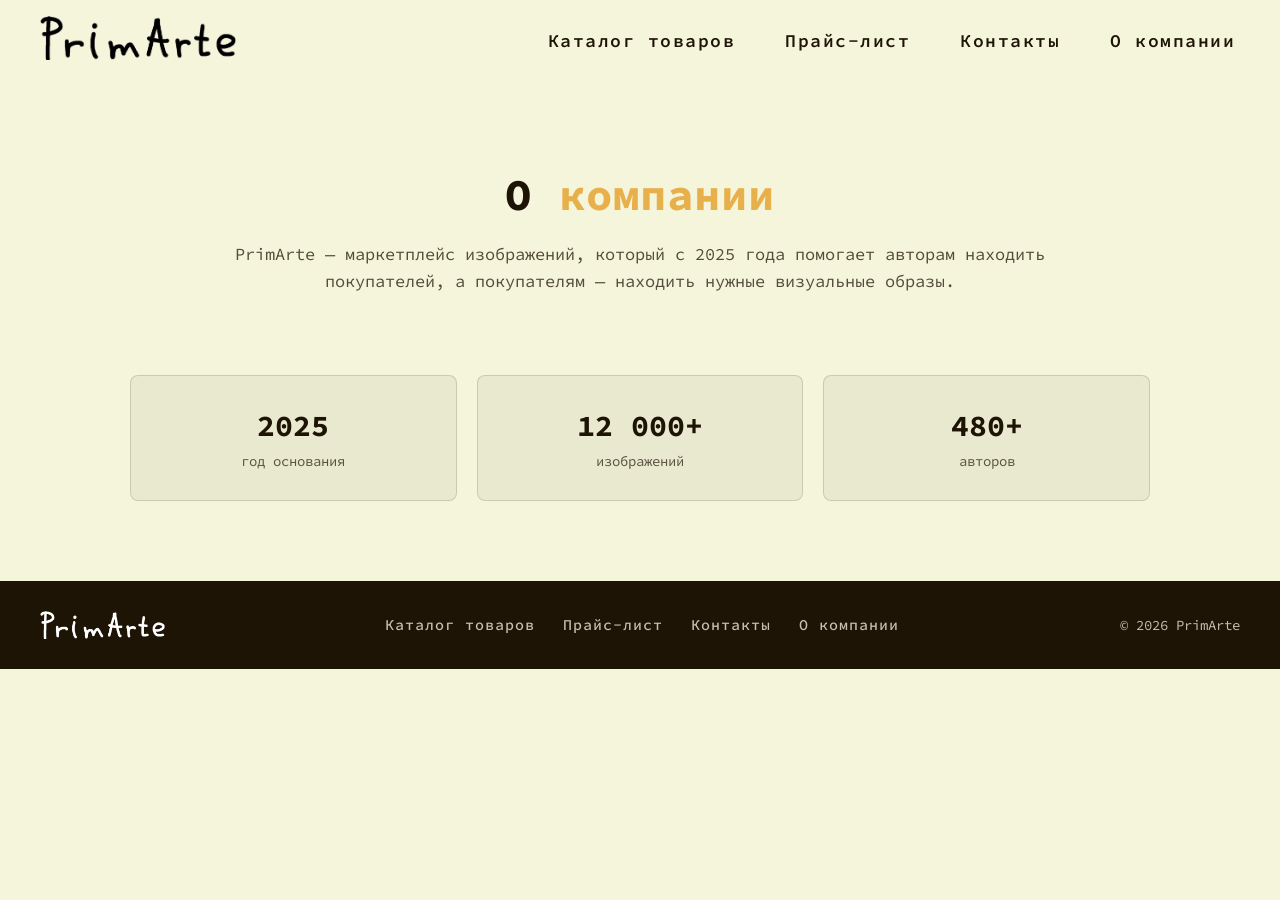
==== about.html @ 3069210f "Загрузил файлы сайта в репозиторий" ====
<!DOCTYPE html>
<html lang="ru">
<head>
    <meta charset="UTF-8">
    <meta name="viewport" content="width=device-width, initial-scale=1.0">
    <title>О компании — PrimArte</title>
    <link rel="preconnect" href="https://fonts.googleapis.com">
    <link rel="preconnect" href="https://fonts.gstatic.com" crossorigin>
    <link href="https://fonts.googleapis.com/css2?family=Source+Code+Pro:ital,wght@0,200..900;1,200..900&display=swap" rel="stylesheet">
    <link rel="stylesheet" href="style.css">
</head>
<body>
    <header class="header">
        <nav class="header__nav">
            <a href="index.html"><img src="assets/logo.png" alt="PrimArte" class="header__logo"></a>
            <nav class="header__text">
                <a href="catalog.html" class="nav-item">Каталог товаров</a>
                <a href="price.html" class="nav-item">Прайс-лист</a>
                <a href="contacts.html" class="nav-item">Контакты</a>
                <a href="about.html" class="nav-item">О компании</a>
            </nav>
        </nav>
    </header>

    <main>
        <section class="page-hero">
            <h1 class="page-hero__title">О <span>компании</span></h1>
            <p class="page-hero__subtitle">PrimArte — маркетплейс изображений, который с 2025 года помогает авторам находить покупателей, а покупателям — находить нужные визуальные образы.</p>
        </section>

        <section class="stats">
            <div class="stats__grid">
                <div class="stat-card">
                    <span class="stat-card__value">2025</span>
                    <span class="stat-card__label">год основания</span>
                </div>
                <div class="stat-card">
                    <span class="stat-card__value">12&nbsp;000+</span>
                    <span class="stat-card__label">изображений</span>
                </div>
                <div class="stat-card">
                    <span class="stat-card__value">480+</span>
                    <span class="stat-card__label">авторов</span>
                </div>
            </div>
        </section>
    </main>

    <footer class="footer">
        <div class="footer__inner">
            <img src="assets/logo.png" alt="PrimArte" class="footer__logo">
            <nav class="footer__links">
                <a href="catalog.html">Каталог товаров</a>
                <a href="price.html">Прайс-лист</a>
                <a href="contacts.html">Контакты</a>
                <a href="about.html">О компании</a>
            </nav>
            <p class="footer__copy">&copy; 2026 PrimArte</p>
        </div>
    </footer>
</body>
</html>
---- style.css ----
:root{
    --main_color: #f5f5dc;
    --header_color: #1e1405;
    --accent_color: #e8b04b;
    --text_muted: #a89c86;
    --text_footer: #c7bfb1;
    --ok_color: #4f7a4f;
    --ok_bg: #e3ecdf;
    --no_color: #9a5a4a;
    --no_bg: #f0e0da;
}

*{
    margin: 0;
    padding: 0;
    box-sizing: border-box;
}

body{
    background-color: var(--main_color);
    font-family: "Source Code Pro", monospace;
}

a{
    font-family: inherit;
}

/* ===== Header ===== */

.header{
    z-index: 9999;
    background-color: var(--main_color);

    width: 100%;
    height: 80px;
    display: flex;
    align-items: center;
    justify-content: space-between;
    padding: 0 40px;

    position: relative;
}

.header__nav{
    display: flex;
    align-items: center;
    justify-content: space-between;
    width: 100%;
}

.header__logo{
    height: 44px;
    width: auto;
}

.header__text{
    display: flex;
    align-items: center;
    gap: 40px;
    margin-left: auto;
}
.nav-item{
    color: var(--header_color);
    text-decoration: none;
    font-size: 18px;
    font-weight: 600;
    letter-spacing: 1.5px;
    position: relative;
    padding: 5px;
    transition: color 0.3s ease;
}
.nav-item:hover{
    color: var(--header_color);
    opacity: 0.6;
}
.nav-item::after{
    content: '';
    position: absolute;
    bottom: 0;
    left: 0;
    width: 0;
    height: 1px;
    background-color: var(--header_color);
    transition: width 0.3s ease;
}
.nav-item:hover::after {
    width: 100%;
}

/* ===== Hero ===== */

.hero{
    padding: 120px 40px 140px;
    text-align: center;
    max-width: 900px;
    margin: 0 auto;
}

.hero__title{
    color: var(--header_color);
    font-size: 56px;
    font-weight: 700;
    line-height: 1.15;
    letter-spacing: 1px;
}

.hero__title span{
    color: var(--accent_color);
}

.hero__subtitle{
    margin-top: 24px;
    color: var(--header_color);
    opacity: 0.75;
    font-size: 18px;
    line-height: 1.6;
}

.hero__search{
    margin-top: 40px;
    display: flex;
    justify-content: center;
    gap: 12px;
}

.hero__input{
    width: 100%;
    max-width: 420px;
    padding: 14px 18px;
    border: 1px solid var(--header_color);
    border-radius: 4px;
    background-color: var(--main_color);
    color: var(--header_color);
    font-family: inherit;
    font-size: 16px;
}
.hero__input::placeholder{
    color: var(--text_muted);
}
.hero__input:focus{
    outline: none;
    border-color: var(--accent_color);
}

.hero__button{
    padding: 14px 30px;
    border: none;
    border-radius: 4px;
    background-color: var(--header_color);
    color: var(--main_color);
    font-family: inherit;
    font-size: 16px;
    font-weight: 600;
    letter-spacing: 1px;
    cursor: pointer;
    transition: opacity 0.3s ease;
}
.hero__button:hover{
    opacity: 0.85;
}

/* ===== Footer ===== */

.footer{
    background-color: var(--header_color);
    color: var(--main_color);
    padding: 30px 40px;
}

.footer__inner{
    max-width: 1200px;
    margin: 0 auto;
    display: flex;
    align-items: center;
    justify-content: space-between;
    flex-wrap: wrap;
    gap: 16px;
}

.footer__logo{
    height: 28px;
    filter: brightness(0) invert(1);
}

.footer__links{
    display: flex;
    gap: 28px;
}
.footer__links a{
    color: var(--text_footer);
    letter-spacing: 1px;
    font-weight: 500;
    text-decoration: none;
    font-size: 15px;
    transition: color 0.3s ease;
}
.footer__links a:hover{
    color: var(--main_color);
}

.footer__copy{
    color: var(--text_footer);
    font-size: 14px;
}

/* ===== Page hero (about / catalog / price) ===== */

.page-hero{
    padding: 90px 40px 60px;
    text-align: center;
    max-width: 900px;
    margin: 0 auto;
}

.page-hero__title{
    color: var(--header_color);
    font-size: 44px;
    font-weight: 700;
    line-height: 1.15;
    letter-spacing: 1px;
}

.page-hero__title span{
    color: var(--accent_color);
}

.page-hero__subtitle{
    margin-top: 20px;
    color: var(--header_color);
    opacity: 0.75;
    font-size: 17px;
    line-height: 1.6;
}

.section-title{
    text-align: center;
    color: var(--header_color);
    font-size: 26px;
    font-weight: 700;
    letter-spacing: 1px;
    margin-bottom: 32px;
}

/* ===== About: stats ===== */

.stats{
    padding: 20px 40px 80px;
    max-width: 1100px;
    margin: 0 auto;
}

.stats__grid{
    display: grid;
    grid-template-columns: repeat(auto-fit, minmax(180px, 1fr));
    gap: 20px;
}

.stat-card{
    background-color: rgba(30, 20, 5, 0.05);
    border: 1px solid rgba(30, 20, 5, 0.15);
    border-radius: 8px;
    padding: 30px 10px;
    text-align: center;
    display: flex;
    flex-direction: column;
    gap: 8px;
}

.stat-card__value{
    color: var(--header_color);
    font-size: 30px;
    font-weight: 700;
}

.stat-card__label{
    color: var(--header_color);
    opacity: 0.7;
    font-size: 14px;
}

/* ===== Contacts ===== */

.contacts{
    padding: 0 40px 100px;
    max-width: 800px;
    margin: 0 auto;
}

.contacts__map iframe{
    width: 100%;
    border-radius: 8px;
    border: 1px solid rgba(30, 20, 5, 0.15);
    display: block;
}

/* ===== Catalog ===== */

.catalog{
    padding: 10px 40px 100px;
    max-width: 1200px;
    margin: 0 auto;
}

.catalog__grid{
    display: grid;
    grid-template-columns: repeat(auto-fit, minmax(260px, 1fr));
    gap: 24px;
}

.product-card{
    background-color: rgba(30, 20, 5, 0.04);
    border: 1px solid rgba(30, 20, 5, 0.15);
    border-radius: 10px;
    overflow: hidden;
    display: flex;
    flex-direction: column;
    transition: transform 0.25s ease;
}
.product-card:hover{
    transform: translateY(-4px);
}

.product-card__image{
    height: 140px;
    display: flex;
    align-items: center;
    justify-content: center;
    background-color: rgba(30, 20, 5, 0.08);
    color: var(--header_color);
    opacity: 0.4;
    font-size: 15px;
    font-weight: 600;
    letter-spacing: 1px;
    text-transform: uppercase;
}

.product-card__body{
    padding: 16px 20px 20px;
    display: flex;
    align-items: center;
    justify-content: space-between;
}

.product-card__title{
    color: var(--header_color);
    font-size: 16px;
    font-weight: 700;
}

.product-card__price{
    color: var(--header_color);
    opacity: 0.7;
    font-weight: 600;
    font-size: 14px;
}

/* ===== Price table ===== */

.price{
    padding: 10px 40px 100px;
    max-width: 1000px;
    margin: 0 auto;
}

.price__table-wrap{
    overflow-x: auto;
    border-radius: 10px;
    border: 1px solid rgba(30, 20, 5, 0.15);
}

.price-table{
    width: 100%;
    border-collapse: collapse;
    font-size: 14px;
}

.price-table th{
    background-color: var(--header_color);
    color: var(--main_color);
    text-align: left;
    padding: 14px 18px;
    font-weight: 600;
    letter-spacing: 0.5px;
}

.price-table td{
    padding: 14px 18px;
    border-top: 1px solid rgba(30, 20, 5, 0.12);
    color: var(--header_color);
}

.price-table tbody tr:nth-child(odd){
    background-color: rgba(30, 20, 5, 0.03);
}

.price-table tr.row-highlight{
    background-color: rgba(232, 176, 75, 0.18);
}

.price-table .cell-label{
    font-weight: 700;
}

.price-table .cell-price{
    font-weight: 700;
    white-space: nowrap;
}

.price-table .cell-yes{
    color: var(--ok_color);
    background-color: var(--ok_bg);
    font-weight: 600;
}

.price-table .cell-no{
    color: var(--no_color);
    background-color: var(--no_bg);
}

/* ===== Responsive ===== */

@media (max-width: 900px){
    .header{
        padding: 0 20px;
    }
    .header__text{
        display: none;
    }
    .hero__title{
        font-size: 36px;
    }
    .hero__search{
        flex-direction: column;
        align-items: center;
    }
    .page-hero__title{
        font-size: 32px;
    }
}

@media (max-width: 560px){
    .footer__inner{
        flex-direction: column;
        align-items: flex-start;
    }
}
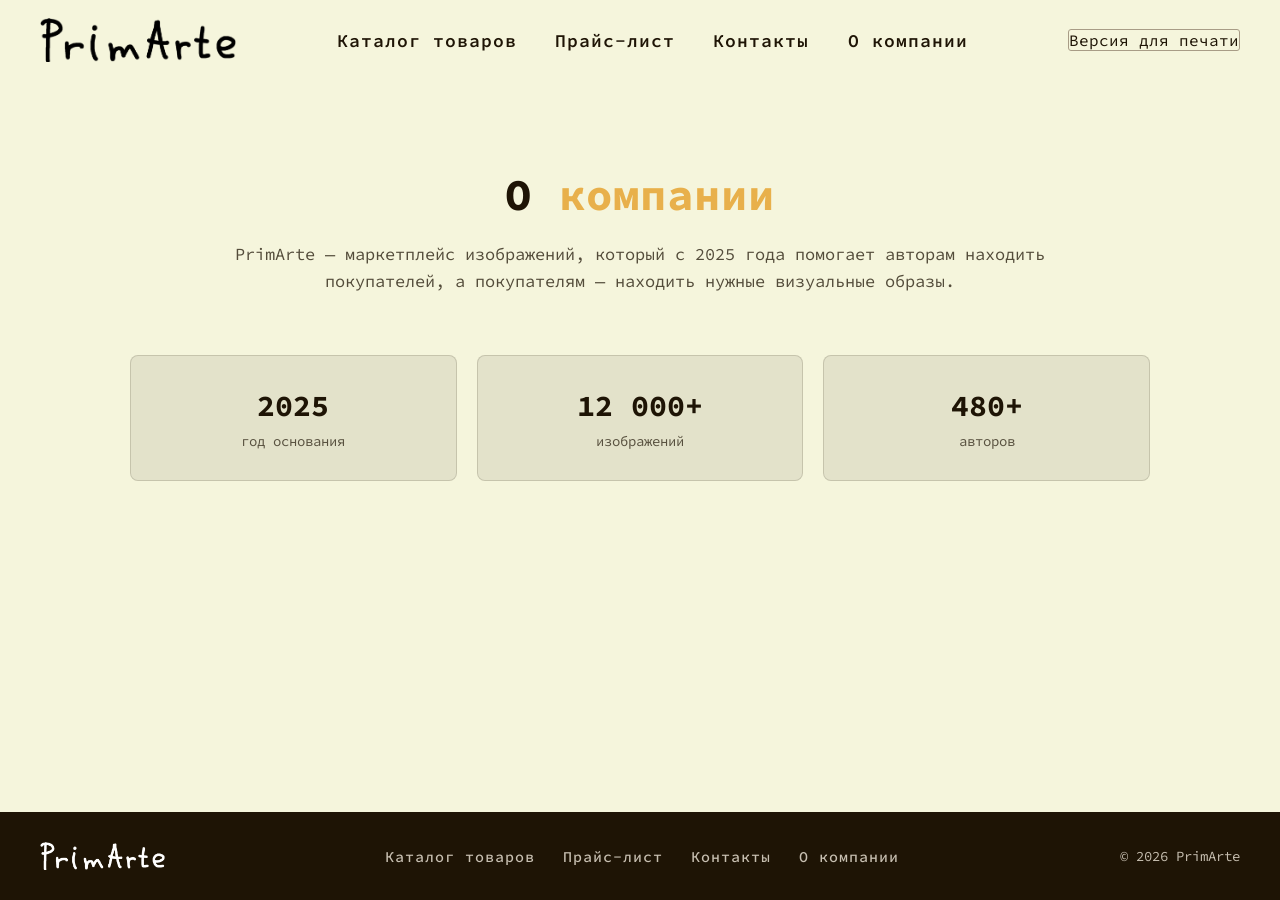
==== commit 3e261f7f: "gf" ====
--- a/about.html
+++ b/about.html
@@ -1,62 +1,75 @@
 <!DOCTYPE html>
 <html lang="ru">
 <head>
-    <meta charset="UTF-8">
-    <meta name="viewport" content="width=device-width, initial-scale=1.0">
-    <title>О компании — PrimArte</title>
-    <link rel="preconnect" href="https://fonts.googleapis.com">
-    <link rel="preconnect" href="https://fonts.gstatic.com" crossorigin>
-    <link href="https://fonts.googleapis.com/css2?family=Source+Code+Pro:ital,wght@0,200..900;1,200..900&display=swap" rel="stylesheet">
-    <link rel="stylesheet" href="style.css">
+	<meta charset="UTF-8">
+	<meta name="viewport" content="width=device-width, initial-scale=1.0">
+	<title>О компании — PrimArte</title>
+	<link rel="preconnect" href="https://fonts.googleapis.com">
+	<link rel="preconnect" href="https://fonts.gstatic.com" crossorigin>
+	<link href="https://fonts.googleapis.com/css2?family=Source+Code+Pro:ital,wght@0,200..900;1,200..900&display=swap" rel="stylesheet">
+	<link rel="stylesheet" href="styles.css">
+	<link rel="stylesheet" href="print.css" id="PrintStyles">
 </head>
 <body>
-    <header class="header">
-        <nav class="header__nav">
-            <a href="index.html"><img src="assets/logo.png" alt="PrimArte" class="header__logo"></a>
-            <nav class="header__text">
-                <a href="catalog.html" class="nav-item">Каталог товаров</a>
-                <a href="price.html" class="nav-item">Прайс-лист</a>
-                <a href="contacts.html" class="nav-item">Контакты</a>
-                <a href="about.html" class="nav-item">О компании</a>
-            </nav>
-        </nav>
-    </header>
+	<header class="header">
+		<nav class="header__nav">
+			<a href="index.html">
+				<img src="assets/logo.png" alt="PrimArte" class="header__logo">
+			</a>
+			<input type="checkbox" id="menu-toggle" class="menu-toggle">
+			<label for="menu-toggle" class="menu-toggle-label" aria-label="Меню">
+				<span></span>
+				<span></span>
+				<span></span>
+			</label>
+			<ul class="header__menu">
+				<li><a href="catalog.html" class="nav-item">Каталог товаров</a></li>
+				<li><a href="price.html" class="nav-item">Прайс-лист</a></li>
+				<li><a href="contacts.html" class="nav-item">Контакты</a></li>
+				<li><a href="about.html" class="nav-item">О компании</a></li>
+			</ul>
+			<button type="button" class="print_toggleSwitch" id="printToggle" aria-pressed="false">
+				Версия для печати
+			</button>
+		</nav>
+	</header>
 
-    <main>
-        <section class="page-hero">
-            <h1 class="page-hero__title">О <span>компании</span></h1>
-            <p class="page-hero__subtitle">PrimArte — маркетплейс изображений, который с 2025 года помогает авторам находить покупателей, а покупателям — находить нужные визуальные образы.</p>
-        </section>
+	<main>
+		<section class="page-hero">
+			<h1 class="page-hero__title">О <span>компании</span></h1>
+			<p class="page-hero__subtitle">PrimArte — маркетплейс изображений, который с 2025 года помогает авторам находить покупателей, а покупателям — находить нужные визуальные образы.</p>
+		</section>
 
-        <section class="stats">
-            <div class="stats__grid">
-                <div class="stat-card">
-                    <span class="stat-card__value">2025</span>
-                    <span class="stat-card__label">год основания</span>
-                </div>
-                <div class="stat-card">
-                    <span class="stat-card__value">12&nbsp;000+</span>
-                    <span class="stat-card__label">изображений</span>
-                </div>
-                <div class="stat-card">
-                    <span class="stat-card__value">480+</span>
-                    <span class="stat-card__label">авторов</span>
-                </div>
-            </div>
-        </section>
-    </main>
+		<section class="stats">
+			<div class="stats__grid">
+				<div class="stat-card">
+					<span class="stat-card__value">2025</span>
+					<span class="stat-card__label">год основания</span>
+				</div>
+				<div class="stat-card">
+					<span class="stat-card__value">12&nbsp;000+</span>
+					<span class="stat-card__label">изображений</span>
+				</div>
+				<div class="stat-card">
+					<span class="stat-card__value">480+</span>
+					<span class="stat-card__label">авторов</span>
+				</div>
+			</div>
+		</section>
+	</main>
 
-    <footer class="footer">
-        <div class="footer__inner">
-            <img src="assets/logo.png" alt="PrimArte" class="footer__logo">
-            <nav class="footer__links">
-                <a href="catalog.html">Каталог товаров</a>
-                <a href="price.html">Прайс-лист</a>
-                <a href="contacts.html">Контакты</a>
-                <a href="about.html">О компании</a>
-            </nav>
-            <p class="footer__copy">&copy; 2026 PrimArte</p>
-        </div>
-    </footer>
+	<footer class="footer">
+		<div class="footer__inner">
+			<img src="assets/logo.png" alt="PrimArte" class="footer__logo">
+			<ul class="footer__links">
+				<li><a href="catalog.html">Каталог товаров</a></li>
+				<li><a href="price.html">Прайс-лист</a></li>
+				<li><a href="contacts.html">Контакты</a></li>
+				<li><a href="about.html">О компании</a></li>
+			</ul>
+			<p class="footer__copy">&copy; 2026 PrimArte</p>
+		</div>
+	</footer>
+	<script src="print.js" defer></script>
 </body>
 </html>
--- a/styles.css
+++ b/styles.css
@@ -0,0 +1,491 @@
+:root{
+	--color-bg: #f5f5dc;
+	--color-ink: #1e1405;
+	--color-accent: #e8b04b;
+	--color-muted: #a89c86;
+	--color-footer-text: #c7bfb1;
+	--color-ok: #4f7a4f;
+	--color-ok-bg: #e3ecdf;
+	--color-no: #9a5a4a;
+	--color-no-bg: #f0e0da;
+	--line: rgba(30, 20, 5, 0.15);
+	--line-soft: rgba(30, 20, 5, 0.08);
+	--space: clamp(16px, 5vw, 40px);
+	--radius: 8px;
+}
+
+*{
+	margin: 0;
+	padding: 0;
+	box-sizing: border-box;
+}
+
+body{
+	min-height: 100vh;
+	display: flex;
+	flex-direction: column;
+	background-color: var(--color-bg);
+	color: var(--color-ink);
+	font-family: "Source Code Pro", monospace;
+}
+
+main{
+	flex: 1 0 auto;
+}
+
+a{
+	font-family: inherit;
+	color: inherit;
+}
+
+img{
+	max-width: 100%;
+	display: block;
+}
+
+.header{
+	background-color: var(--color-bg);
+	position: relative;
+	z-index: 10;
+}
+
+.header__nav{
+	max-width: 1300px;
+	margin-inline: auto;
+	padding: 18px var(--space);
+	display: flex;
+	flex-wrap: wrap;
+	align-items: center;
+	justify-content: space-between;
+	gap: 16px;
+}
+
+.header__logo{
+	height: clamp(32px, 6vw, 44px);
+	width: auto;
+}
+
+.menu-toggle{
+	display: none;
+}
+
+.menu-toggle-label{
+	display: none;
+	flex-direction: column;
+	justify-content: center;
+	gap: 5px;
+	width: 30px;
+	height: 30px;
+	cursor: pointer;
+}
+.menu-toggle-label span{
+	display: block;
+	height: 2px;
+	border-radius: 1px;
+	background-color: var(--color-ink);
+}
+
+.header__menu{
+	list-style: none;
+	display: flex;
+	flex-wrap: wrap;
+	justify-content: center;
+	gap: clamp(14px, 3vw, 40px);
+}
+
+.nav-item{
+	display: inline-block;
+	position: relative;
+	color: var(--color-ink);
+	text-decoration: none;
+	font-size: clamp(14px, 1.6vw, 18px);
+	font-weight: 600;
+	letter-spacing: 1px;
+	padding: 5px 0;
+	transition: opacity 0.3s ease;
+}
+.nav-item::after{
+	content: "";
+	position: absolute;
+	bottom: 0;
+	left: 0;
+	width: 0;
+	height: 1px;
+	background-color: var(--color-ink);
+	transition: width 0.3s ease;
+}
+.nav-item:hover{
+	opacity: 0.6;
+}
+.nav-item:hover::after{
+	width: 100%;
+}
+.nav-item:active{
+	opacity: 0.4;
+}
+
+@media (max-width: 700px){
+	.menu-toggle-label{
+		display: flex;
+	}
+	.header__menu{
+		display: none;
+		flex: 1 0 100%;
+		flex-direction: column;
+		align-items: center;
+		gap: 14px;
+		order: 3;
+		padding-top: 10px;
+	}
+	.menu-toggle:checked ~ .header__menu{
+		display: flex;
+	}
+}
+
+.hero{
+	max-width: 900px;
+	margin-inline: auto;
+	padding: clamp(60px, 12vw, 120px) var(--space) clamp(70px, 14vw, 140px);
+	text-align: center;
+}
+
+.hero__title{
+	color: var(--color-ink);
+	font-size: clamp(28px, 6vw, 56px);
+	font-weight: 700;
+	line-height: 1.15;
+	letter-spacing: 1px;
+}
+.hero__title span{
+	color: var(--color-accent);
+}
+
+.hero__subtitle{
+	margin-top: 24px;
+	color: var(--color-ink);
+	opacity: 0.75;
+	font-size: clamp(15px, 2.2vw, 18px);
+	line-height: 1.6;
+}
+
+.hero__search{
+	margin-top: clamp(24px, 5vw, 40px);
+	display: flex;
+	flex-wrap: wrap;
+	justify-content: center;
+	gap: 12px;
+}
+
+.hero__input{
+	flex: 1 1 260px;
+	max-width: 420px;
+	padding: 14px 18px;
+	border: 1px solid var(--color-ink);
+	border-radius: 4px;
+	background-color: var(--color-bg);
+	color: var(--color-ink);
+	font-family: inherit;
+	font-size: 16px;
+}
+.hero__input::placeholder{
+	color: var(--color-muted);
+}
+.hero__input:focus{
+	outline: none;
+	border-color: var(--color-accent);
+}
+
+.hero__button{
+	flex: 0 0 auto;
+	padding: 14px 30px;
+	border: none;
+	border-radius: 4px;
+	background-color: var(--color-ink);
+	color: var(--color-bg);
+	font-family: inherit;
+	font-size: 16px;
+	font-weight: 600;
+	letter-spacing: 1px;
+	cursor: pointer;
+	transition: opacity 0.3s ease;
+}
+.hero__button:hover{
+	opacity: 0.85;
+}
+.hero__button:active{
+	opacity: 0.65;
+}
+
+.footer{
+	background-color: var(--color-ink);
+	color: var(--color-bg);
+	padding: clamp(24px, 4vw, 30px) var(--space);
+}
+
+.footer__inner{
+	max-width: 1200px;
+	margin-inline: auto;
+	display: flex;
+	flex-wrap: wrap;
+	align-items: center;
+	justify-content: space-between;
+	gap: 16px;
+}
+
+.footer__logo{
+	height: 28px;
+	filter: brightness(0) invert(1);
+}
+
+.footer__links{
+	list-style: none;
+	display: flex;
+	flex-wrap: wrap;
+	gap: clamp(12px, 3vw, 28px);
+}
+.footer__links a{
+	color: var(--color-footer-text);
+	letter-spacing: 1px;
+	font-weight: 500;
+	text-decoration: none;
+	font-size: 15px;
+	transition: color 0.3s ease;
+}
+.footer__links a:hover{
+	color: var(--color-bg);
+}
+.footer__links a:active{
+	color: var(--color-accent);
+}
+
+.footer__copy{
+	color: var(--color-footer-text);
+	font-size: 14px;
+}
+
+.page-hero{
+	max-width: 900px;
+	margin-inline: auto;
+	padding: clamp(48px, 10vw, 90px) var(--space) clamp(32px, 6vw, 60px);
+	text-align: center;
+}
+
+.page-hero__title{
+	color: var(--color-ink);
+	font-size: clamp(24px, 5vw, 44px);
+	font-weight: 700;
+	line-height: 1.15;
+	letter-spacing: 1px;
+}
+.page-hero__title span{
+	color: var(--color-accent);
+}
+
+.page-hero__subtitle{
+	margin-top: 20px;
+	color: var(--color-ink);
+	opacity: 0.75;
+	font-size: clamp(15px, 2vw, 17px);
+	line-height: 1.6;
+}
+
+.stats{
+	max-width: 1100px;
+	margin-inline: auto;
+	padding: 0 var(--space) clamp(48px, 10vw, 80px);
+}
+
+.stats__grid{
+	display: grid;
+	grid-template-columns: repeat(auto-fit, minmax(150px, 1fr));
+	gap: clamp(12px, 3vw, 20px);
+}
+
+.stat-card{
+	background-color: var(--line-soft);
+	border: 1px solid var(--line);
+	border-radius: var(--radius);
+	padding: clamp(20px, 4vw, 30px) 10px;
+	text-align: center;
+	display: flex;
+	flex-direction: column;
+	gap: 8px;
+}
+
+.stat-card__value{
+	color: var(--color-ink);
+	font-size: clamp(22px, 4vw, 30px);
+	font-weight: 700;
+}
+
+.stat-card__label{
+	color: var(--color-ink);
+	opacity: 0.7;
+	font-size: 14px;
+}
+
+.contacts{
+	max-width: 800px;
+	margin-inline: auto;
+	padding: 0 var(--space) clamp(60px, 10vw, 100px);
+}
+
+.contacts__print {
+	display: none;
+}
+
+.contacts__map iframe{
+	width: 100%;
+	height: clamp(220px, 40vw, 360px);
+	border: 1px solid var(--line);
+	border-radius: var(--radius);
+	display: block;
+}
+
+.catalog{
+	max-width: 1200px;
+	margin-inline: auto;
+	padding: 10px var(--space) clamp(60px, 10vw, 100px);
+}
+
+.catalog__grid{
+	display: grid;
+	grid-template-columns: repeat(auto-fit, minmax(220px, 1fr));
+	gap: clamp(16px, 3vw, 24px);
+}
+
+.product-card{
+	background-color: var(--line-soft);
+	border: 1px solid var(--line);
+	border-radius: 10px;
+	overflow: hidden;
+	display: flex;
+	flex-direction: column;
+	transition: transform 0.25s ease;
+}
+.product-card:hover{
+	transform: translateY(-4px);
+}
+
+.product-card__image{
+	height: clamp(160px, 30vw, 200px);
+	overflow: hidden;
+	background-color: var(--line);
+}
+.product-card__image img{
+	width: 100%;
+	height: 100%;
+	object-fit: cover;
+	object-position: center;
+	transition: transform 0.4s ease;
+}
+.product-card:hover .product-card__image img{
+	transform: scale(1.05);
+}
+
+.product-card__body{
+	padding: 16px 20px 20px;
+	display: flex;
+	align-items: center;
+	justify-content: space-between;
+	gap: 10px;
+}
+
+.product-card__title{
+	color: var(--color-ink);
+	font-size: 16px;
+	font-weight: 700;
+}
+
+.product-card__price{
+	color: var(--color-ink);
+	opacity: 0.7;
+	font-weight: 600;
+	font-size: 14px;
+	white-space: nowrap;
+}
+
+.price{
+	max-width: 1000px;
+	margin-inline: auto;
+	padding: 10px var(--space) clamp(60px, 10vw, 100px);
+}
+
+.price-table{
+	list-style: none;
+	border: 1px solid var(--line);
+	border-radius: var(--radius);
+	overflow: hidden;
+}
+
+.price-table__row{
+	display: grid;
+	grid-template-columns: 1.1fr 0.8fr 1.6fr;
+}
+.price-table__row + .price-table__row{
+	border-top: 1px solid var(--line-soft);
+}
+.price-table__row--head{
+	background-color: var(--color-ink);
+	color: var(--color-bg);
+	font-weight: 600;
+	letter-spacing: 0.5px;
+}
+.price-table__row--highlight{
+	background-color: rgba(232, 176, 75, 0.18);
+}
+
+.price-table__cell{
+	padding: 14px 18px;
+	font-size: 14px;
+	color: inherit;
+}
+.price-table__cell--label{
+	font-weight: 700;
+	color: var(--color-ink);
+}
+.price-table__cell--price{
+	font-weight: 700;
+	color: var(--color-ink);
+	white-space: nowrap;
+}
+.price-table__cell--yes{
+	color: var(--color-ok);
+	background-color: var(--color-ok-bg);
+	font-weight: 600;
+}
+.price-table__cell--no{
+	color: var(--color-no);
+	background-color: var(--color-no-bg);
+}
+
+@media (max-width: 560px){
+	.price-table__row--head{
+		display: none;
+	}
+	.price-table__row{
+		grid-template-columns: 1fr;
+	}
+	.price-table__cell{
+		display: flex;
+		justify-content: space-between;
+		gap: 12px;
+	}
+	.price-table__cell::before{
+		content: attr(data-label);
+		font-weight: 700;
+		opacity: 0.7;
+	}
+	.price-table__cell--label::before{
+		display: none;
+	}
+}
+
+.print_toggleSwitch{
+	border-radius: 3px;
+	border: 1px solid var(--color-muted);
+	font: inherit;
+	cursor: pointer;
+	color: var(--color-ink);
+	background-color: transparent;
+}
--- a/print.css
+++ b/print.css
@@ -0,0 +1,82 @@
+.header__menu, .menu-toggle, .menu-toggle-label, .footer, 
+.hero__search, .contacts__map, .header__logo { 
+	display: none !important; 
+}
+
+.header {
+	background: none !important;
+	padding: 0 !important;
+}
+
+.contacts__print {
+	display: block !important;
+	margin-top: 16pt;
+	font-size: 13pt;
+	line-height: 1.6;
+}
+.contacts__print p {
+	margin: 0 0 8pt;
+}
+
+body {
+	background: #fff !important;
+	color: #000 !important;
+	font-family: Georgia, "Times New Roman", serif !important;
+	font-size: 13pt !important;
+	display: block !important;
+}
+
+.page-hero, .hero {
+	text-align: left !important;
+	padding: 0 0 10pt !important;
+	margin-bottom: 14pt;
+}
+.page-hero__title, .hero__title {
+	font-size: 22pt !important;
+	color: #000 !important;
+}
+.page-hero__title span, .hero__title span {
+	color: #000 !important;
+	text-decoration: underline;
+}
+
+a { color: #000 !important; text-decoration: none !important; }
+
+.price-table__row--head .price-table__cell {
+	background: #fff !important;
+	color: #000 !important;
+	font-weight: 700 !important;
+	font-size: 14pt !important;
+}
+
+.price-table__cell {
+	background: #fff !important;
+	color: #000 !important;
+	font-size: 12pt !important;
+	padding: 10pt 14pt !important;
+}
+
+.price-table__cell--yes,
+.price-table__cell--no {
+	background: #fff !important;
+	color: #000 !important;
+}
+
+.price-table__row--head,
+.price-table__row--highlight {
+	background: #fff !important;
+}
+
+.catalog__grid { 
+	grid-template-columns: repeat(2, 1fr) !important; 
+}
+.product-card { 
+	border: 1pt solid #000 !important; border-radius: 0 !important; transform: none !important; 
+}
+.product-card__image img { 
+	filter: grayscale(100%); 
+}
+
+.stat-card { 
+	border: none !important; background: none !important; text-align: left !important; 
+}
